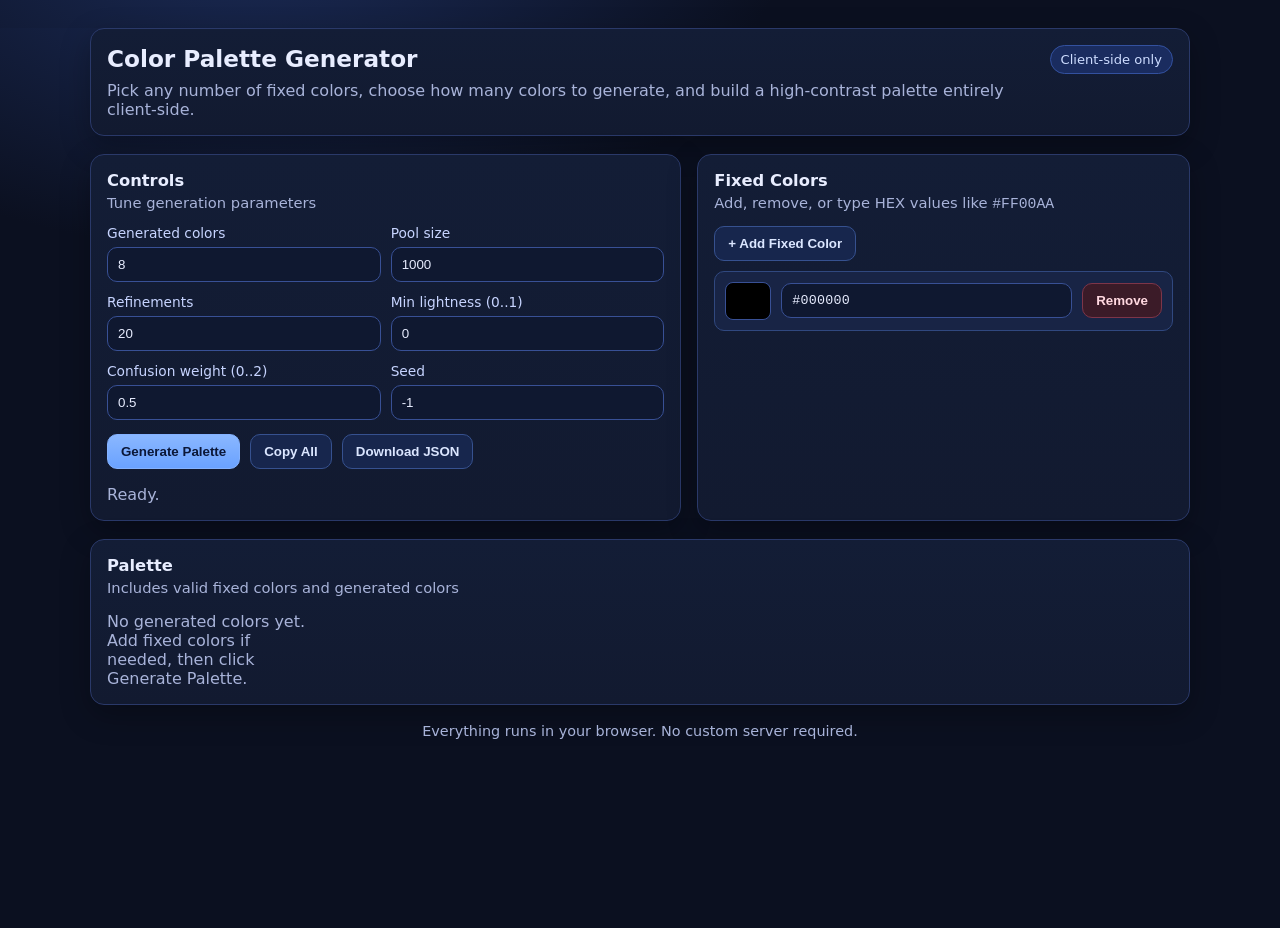
==== index.html @ aa0cbb4d "moved www" ====
<!doctype html>
<html lang="en">
    <head>
        <meta charset="UTF-8" />
        <meta name="viewport" content="width=device-width, initial-scale=1" />
        <title>Client Side Color Palette Generator</title>
        <meta
            name="description"
            content="Generate highly distinguishable color palettes in your browser with optional fixed colors."
        />
        <link rel="stylesheet" href="./styles.css" />
    </head>
    <body>
        <main class="app">
            <header class="card header">
                <div class="title-wrap">
                    <h1>Color Palette Generator</h1>
                    <p>
                        Pick any number of fixed colors, choose how many colors
                        to generate, and build a high-contrast palette entirely
                        client-side.
                    </p>
                </div>
                <div class="badge">Client-side only</div>
            </header>

            <section class="layout">
                <div class="card">
                    <h2 class="section-title">Controls</h2>
                    <p class="section-subtitle">Tune generation parameters</p>

                    <div class="controls">
                        <div class="row">
                            <div class="field">
                                <label for="generatedCount"
                                    >Generated colors</label
                                >
                                <input
                                    id="generatedCount"
                                    type="number"
                                    min="1"
                                    max="128"
                                    step="1"
                                    value="8"
                                />
                            </div>

                            <div class="field">
                                <label for="poolSize">Pool size</label>
                                <input
                                    id="poolSize"
                                    type="number"
                                    min="100"
                                    max="20000"
                                    step="100"
                                    value="1000"
                                />
                            </div>
                        </div>

                        <div class="row">
                            <div class="field">
                                <label for="refinements">Refinements</label>
                                <input
                                    id="refinements"
                                    type="number"
                                    min="1"
                                    max="200"
                                    step="1"
                                    value="20"
                                />
                            </div>

                            <div class="field">
                                <label for="minLightness"
                                    >Min lightness (0..1)</label
                                >
                                <input
                                    id="minLightness"
                                    type="number"
                                    min="0"
                                    max="1"
                                    step="0.01"
                                    value="0"
                                />
                            </div>
                        </div>

                        <div class="row">
                            <div class="field">
                                <label for="confusionWeight"
                                    >Confusion weight (0..2)</label
                                >
                                <input
                                    id="confusionWeight"
                                    type="number"
                                    min="0"
                                    max="2"
                                    step="0.05"
                                    value="0.5"
                                />
                            </div>

                            <div class="field">
                                <label for="seed">Seed</label>
                                <input
                                    id="seed"
                                    type="number"
                                    min="-1"
                                    step="1"
                                    value="-1"
                                />
                            </div>
                        </div>

                        <div class="actions">
                            <button
                                id="generateBtn"
                                class="btn-primary"
                                type="button"
                            >
                                Generate Palette
                            </button>
                            <button
                                id="copyAllBtn"
                                class="btn-secondary"
                                type="button"
                            >
                                Copy All
                            </button>
                            <button
                                id="downloadBtn"
                                class="btn-secondary"
                                type="button"
                            >
                                Download JSON
                            </button>
                        </div>

                        <p id="status" class="status">Ready.</p>
                    </div>
                </div>

                <div class="card">
                    <h2 class="section-title">Fixed Colors</h2>
                    <p class="section-subtitle">
                        Add, remove, or type HEX values like
                        <code>#FF00AA</code>
                    </p>

                    <div class="actions">
                        <button
                            id="addFixedBtn"
                            class="btn-secondary"
                            type="button"
                        >
                            + Add Fixed Color
                        </button>
                    </div>

                    <div
                        id="fixedColorsList"
                        class="fixed-colors"
                        aria-live="polite"
                    ></div>
                </div>
            </section>

            <section class="card preview">
                <h2 class="section-title">Palette</h2>
                <p class="section-subtitle">
                    Includes valid fixed colors and generated colors
                </p>
                <div
                    id="paletteGrid"
                    class="palette-grid"
                    aria-live="polite"
                ></div>
            </section>

            <p class="footer-note">
                Everything runs in your browser. No custom server required.
            </p>
        </main>

        <template id="fixedColorRowTemplate">
            <div class="fixed-color-row">
                <input
                    class="fixed-color-picker"
                    type="color"
                    value="#000000"
                />
                <input
                    class="fixed-color-hex"
                    type="text"
                    value="#000000"
                    inputmode="text"
                    spellcheck="false"
                    aria-label="Hex color"
                />
                <button class="btn-danger fixed-color-remove" type="button">
                    Remove
                </button>
            </div>
        </template>

        <script type="module" src="./app.js"></script>
    </body>
</html>
---- styles.css ----
:root {
    --bg: #0b1020;
    --bg-elev: #121a30;
    --card: #131d36;
    --card-2: #182445;
    --text: #e8edff;
    --muted: #a8b3d9;
    --line: #2a3969;
    --primary: #6aa2ff;
    --primary-2: #8ab7ff;
    --danger: #ff6b7a;
    --ok: #4dd4a8;
    --shadow: 0 10px 30px rgba(0, 0, 0, 0.28);
    --radius: 14px;
}

* {
    box-sizing: border-box;
}

html,
body {
    margin: 0;
    padding: 0;
    background: radial-gradient(
        1200px 700px at 20% -10%,
        #1c2d5b 0%,
        var(--bg) 45%
    );
    color: var(--text);
    font-family:
        Inter,
        ui-sans-serif,
        system-ui,
        -apple-system,
        Segoe UI,
        Roboto,
        Helvetica,
        Arial,
        sans-serif;
}

body {
    min-height: 100vh;
}

.app {
    width: min(1100px, 100% - 32px);
    margin: 28px auto 36px;
    display: grid;
    gap: 18px;
}

.card {
    background: linear-gradient(180deg, var(--card) 0%, var(--bg-elev) 100%);
    border: 1px solid var(--line);
    border-radius: var(--radius);
    box-shadow: var(--shadow);
    padding: 16px;
}

.header {
    display: flex;
    justify-content: space-between;
    align-items: flex-start;
    gap: 16px;
}

.title-wrap h1 {
    margin: 0 0 8px;
    font-size: 1.45rem;
    line-height: 1.2;
}

.title-wrap p {
    margin: 0;
    color: var(--muted);
}

.badge {
    border: 1px solid #33519f;
    color: #cddcff;
    background: #1a2c5f;
    padding: 6px 10px;
    border-radius: 999px;
    font-size: 0.82rem;
    white-space: nowrap;
}

.layout {
    display: grid;
    grid-template-columns: 1.2fr 1fr;
    gap: 16px;
}

.section-title {
    margin: 0 0 4px;
    font-size: 1.02rem;
}

.section-subtitle {
    margin: 0 0 14px;
    color: var(--muted);
    font-size: 0.92rem;
}

.controls {
    display: grid;
    gap: 12px;
}

.row {
    display: grid;
    grid-template-columns: 1fr 1fr;
    gap: 10px;
}

.field {
    display: grid;
    gap: 6px;
}

label {
    font-size: 0.86rem;
    color: #c7d4ff;
}

input[type="number"],
input[type="text"] {
    width: 100%;
    min-width: 0;
    border: 1px solid #385095;
    background: #0f1830;
    color: var(--text);
    border-radius: 10px;
    padding: 9px 10px;
    outline: none;
    transition:
        border-color 0.16s ease,
        box-shadow 0.16s ease;
}

input:focus {
    border-color: var(--primary);
    box-shadow: 0 0 0 3px rgba(106, 162, 255, 0.2);
}

.actions {
    display: flex;
    flex-wrap: wrap;
    gap: 10px;
    margin-top: 2px;
}

button {
    appearance: none;
    border: 1px solid transparent;
    border-radius: 10px;
    padding: 9px 13px;
    font-weight: 600;
    cursor: pointer;
    color: var(--text);
    transition:
        transform 0.04s ease,
        filter 0.15s ease,
        border-color 0.15s ease,
        background 0.15s ease;
}

button:active {
    transform: translateY(1px);
}

button:disabled {
    opacity: 0.65;
    cursor: not-allowed;
}

.btn-primary {
    background: linear-gradient(180deg, var(--primary-2), var(--primary));
    color: #0b1738;
    border-color: #84b2ff;
}

.btn-primary:hover {
    filter: brightness(1.03);
}

.btn-secondary {
    background: #17264d;
    border-color: #36518f;
    color: #dbe6ff;
}

.btn-secondary:hover {
    background: #1c2d5c;
}

.btn-danger {
    background: #3b1b28;
    border-color: #7d3549;
    color: #ffd8e0;
}

.btn-danger:hover {
    background: #4a2030;
}

.status {
    margin: 4px 0 0;
    color: var(--muted);
    min-height: 1.2em;
}

.status.ok {
    color: var(--ok);
}

.status.err {
    color: var(--danger);
}

.fixed-colors {
    display: grid;
    gap: 10px;
    margin-top: 10px;
}

.fixed-color-row {
    display: grid;
    grid-template-columns: 46px minmax(0, 1fr) auto;
    align-items: center;
    gap: 10px;
    padding: 10px;
    border: 1px solid #30487f;
    background: var(--card-2);
    border-radius: 10px;
}

.fixed-color-picker {
    appearance: none;
    -webkit-appearance: none;
    width: 46px;
    height: 38px;
    border: 1px solid #385095;
    background: #0f1830;
    border-radius: 8px;
    padding: 0;
    overflow: hidden;
    cursor: pointer;
}

.fixed-color-picker::-webkit-color-swatch-wrapper {
    padding: 0;
}

.fixed-color-picker::-webkit-color-swatch {
    border: 0;
    border-radius: 7px;
}

.fixed-color-picker::-moz-color-swatch {
    border: 0;
    border-radius: 7px;
}

.fixed-color-hex {
    font-family:
        ui-monospace, SFMono-Regular, Menlo, Monaco, Consolas, monospace;
    letter-spacing: 0.02em;
}

.preview .palette-grid {
    margin-top: 4px;
}

.palette-grid {
    display: grid;
    grid-template-columns: repeat(auto-fill, minmax(190px, 1fr));
    gap: 12px;
}

.swatch {
    border: 1px solid #30487f;
    border-radius: 12px;
    overflow: hidden;
    background: #132042;
}

.swatch-fixed {
    border-color: #4ea8c4;
}

.swatch-generated {
    border-color: #30487f;
}

.swatch-color {
    height: 92px;
}

.swatch-meta {
    display: grid;
    gap: 8px;
    padding: 10px;
}

.swatch-label {
    font-size: 0.84rem;
    color: var(--muted);
}

.swatch-kind {
    display: inline-block;
    width: fit-content;
    font-size: 0.72rem;
    letter-spacing: 0.03em;
    text-transform: uppercase;
    color: #d9e8ff;
    background: #1f356a;
    border: 1px solid #4665ad;
    border-radius: 999px;
    padding: 2px 7px;
}

.swatch-fixed .swatch-kind {
    background: #1f4f64;
    border-color: #4ea8c4;
}

.swatch-hex {
    display: inline-block;
    font-size: 0.88rem;
    color: #e7eeff;
    background: #0f1a36;
    border: 1px solid #304a88;
    border-radius: 8px;
    padding: 4px 7px;
    width: fit-content;
}

.swatch-copy {
    width: fit-content;
}

.empty {
    margin: 2px 0 0;
    color: var(--muted);
}

.footer-note {
    margin: 0;
    color: var(--muted);
    text-align: center;
    font-size: 0.9rem;
}

@media (max-width: 920px) {
    .layout {
        grid-template-columns: 1fr;
    }
}

@media (max-width: 620px) {
    .app {
        width: min(1100px, 100% - 18px);
        margin-top: 16px;
        gap: 12px;
    }

    .card {
        padding: 13px;
    }

    .header {
        flex-direction: column;
        align-items: flex-start;
    }

    .row {
        grid-template-columns: 1fr;
    }

    .fixed-color-row {
        grid-template-columns: 40px minmax(0, 1fr);
    }

    .fixed-color-remove {
        grid-column: 1 / -1;
        justify-self: start;
    }
}
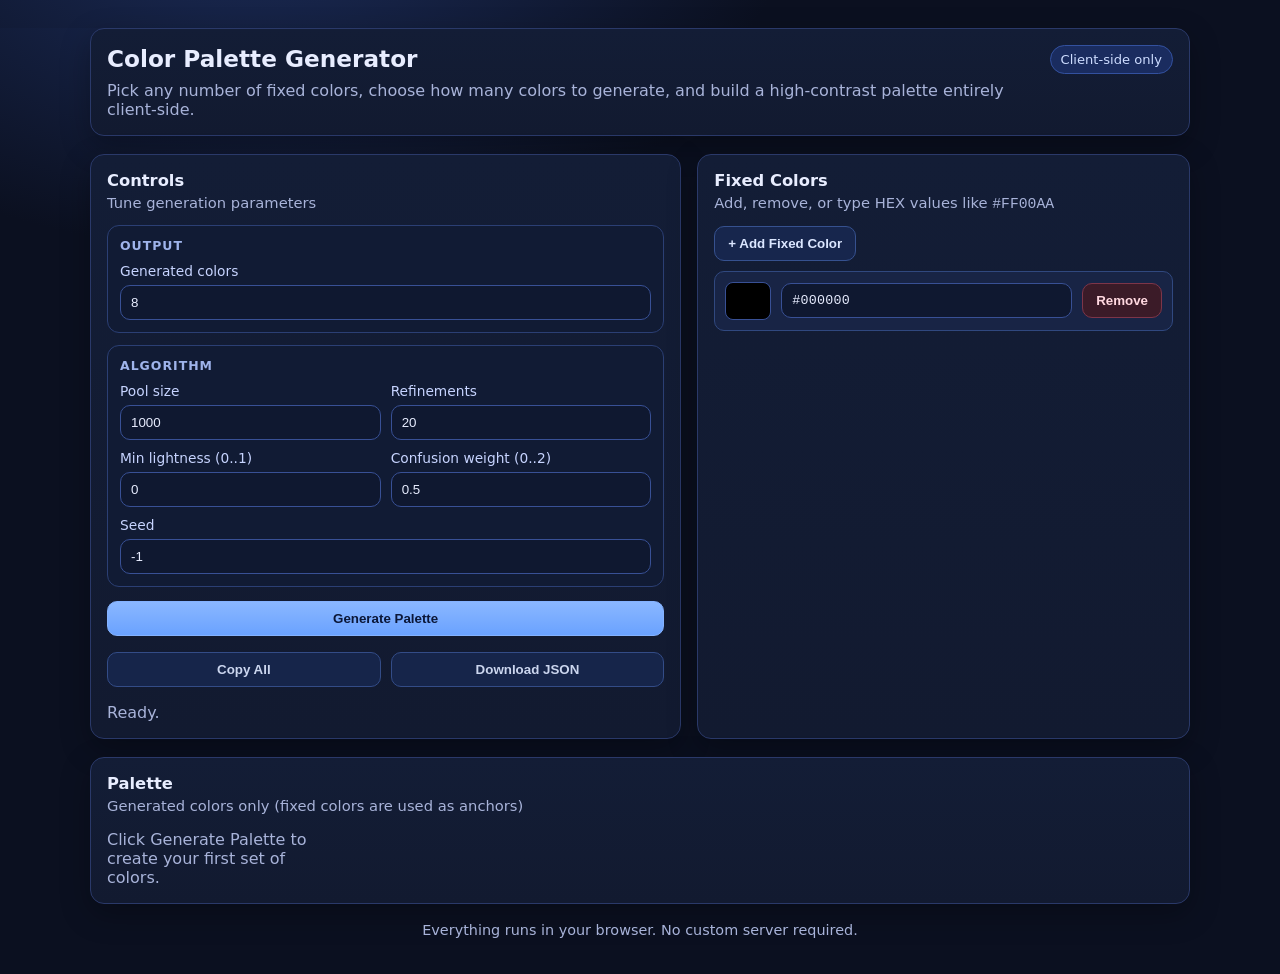
==== commit c3db87f9: "better ui" ====
--- a/index.html
+++ b/index.html
@@ -30,90 +30,98 @@
                     <p class="section-subtitle">Tune generation parameters</p>
 
                     <div class="controls">
-                        <div class="row">
-                            <div class="field">
-                                <label for="generatedCount"
-                                    >Generated colors</label
-                                >
-                                <input
-                                    id="generatedCount"
-                                    type="number"
-                                    min="1"
-                                    max="128"
-                                    step="1"
-                                    value="8"
-                                />
-                            </div>
-
-                            <div class="field">
-                                <label for="poolSize">Pool size</label>
-                                <input
-                                    id="poolSize"
-                                    type="number"
-                                    min="100"
-                                    max="20000"
-                                    step="100"
-                                    value="1000"
-                                />
-                            </div>
-                        </div>
-
-                        <div class="row">
-                            <div class="field">
-                                <label for="refinements">Refinements</label>
-                                <input
-                                    id="refinements"
-                                    type="number"
-                                    min="1"
-                                    max="200"
-                                    step="1"
-                                    value="20"
-                                />
-                            </div>
-
-                            <div class="field">
-                                <label for="minLightness"
-                                    >Min lightness (0..1)</label
-                                >
-                                <input
-                                    id="minLightness"
-                                    type="number"
-                                    min="0"
-                                    max="1"
-                                    step="0.01"
-                                    value="0"
-                                />
-                            </div>
-                        </div>
-
-                        <div class="row">
-                            <div class="field">
-                                <label for="confusionWeight"
-                                    >Confusion weight (0..2)</label
-                                >
-                                <input
-                                    id="confusionWeight"
-                                    type="number"
-                                    min="0"
-                                    max="2"
-                                    step="0.05"
-                                    value="0.5"
-                                />
-                            </div>
-
-                            <div class="field">
-                                <label for="seed">Seed</label>
-                                <input
-                                    id="seed"
-                                    type="number"
-                                    min="-1"
-                                    step="1"
-                                    value="-1"
-                                />
-                            </div>
-                        </div>
-
-                        <div class="actions">
+                        <section class="control-group">
+                            <h3 class="group-title">Output</h3>
+                            <div class="row row-single">
+                                <div class="field">
+                                    <label for="generatedCount"
+                                        >Generated colors</label
+                                    >
+                                    <input
+                                        id="generatedCount"
+                                        type="number"
+                                        min="1"
+                                        max="128"
+                                        step="1"
+                                        value="8"
+                                    />
+                                </div>
+                            </div>
+                        </section>
+
+                        <section class="control-group">
+                            <h3 class="group-title">Algorithm</h3>
+                            <div class="row">
+                                <div class="field">
+                                    <label for="poolSize">Pool size</label>
+                                    <input
+                                        id="poolSize"
+                                        type="number"
+                                        min="100"
+                                        max="20000"
+                                        step="100"
+                                        value="1000"
+                                    />
+                                </div>
+
+                                <div class="field">
+                                    <label for="refinements">Refinements</label>
+                                    <input
+                                        id="refinements"
+                                        type="number"
+                                        min="1"
+                                        max="200"
+                                        step="1"
+                                        value="20"
+                                    />
+                                </div>
+                            </div>
+
+                            <div class="row">
+                                <div class="field">
+                                    <label for="minLightness"
+                                        >Min lightness (0..1)</label
+                                    >
+                                    <input
+                                        id="minLightness"
+                                        type="number"
+                                        min="0"
+                                        max="1"
+                                        step="0.01"
+                                        value="0"
+                                    />
+                                </div>
+
+                                <div class="field">
+                                    <label for="confusionWeight"
+                                        >Confusion weight (0..2)</label
+                                    >
+                                    <input
+                                        id="confusionWeight"
+                                        type="number"
+                                        min="0"
+                                        max="2"
+                                        step="0.05"
+                                        value="0.5"
+                                    />
+                                </div>
+                            </div>
+
+                            <div class="row row-single">
+                                <div class="field">
+                                    <label for="seed">Seed</label>
+                                    <input
+                                        id="seed"
+                                        type="number"
+                                        min="-1"
+                                        step="1"
+                                        value="-1"
+                                    />
+                                </div>
+                            </div>
+                        </section>
+
+                        <div class="actions actions-primary">
                             <button
                                 id="generateBtn"
                                 class="btn-primary"
@@ -121,6 +129,9 @@
                             >
                                 Generate Palette
                             </button>
+                        </div>
+
+                        <div class="actions actions-secondary">
                             <button
                                 id="copyAllBtn"
                                 class="btn-secondary"
@@ -169,7 +180,7 @@
             <section class="card preview">
                 <h2 class="section-title">Palette</h2>
                 <p class="section-subtitle">
-                    Includes valid fixed colors and generated colors
+                    Generated colors only (fixed colors are used as anchors)
                 </p>
                 <div
                     id="paletteGrid"
--- a/styles.css
+++ b/styles.css
@@ -109,10 +109,31 @@
     gap: 12px;
 }
 
+.control-group {
+    display: grid;
+    gap: 10px;
+    border: 1px solid #2b3f74;
+    border-radius: 12px;
+    background: #111b34;
+    padding: 12px;
+}
+
+.group-title {
+    margin: 0;
+    font-size: 0.78rem;
+    letter-spacing: 0.08em;
+    text-transform: uppercase;
+    color: #9fb4eb;
+}
+
 .row {
     display: grid;
     grid-template-columns: 1fr 1fr;
     gap: 10px;
+}
+
+.row-single {
+    grid-template-columns: 1fr;
 }
 
 .field {
@@ -147,9 +168,24 @@
 
 .actions {
     display: flex;
-    flex-wrap: wrap;
     gap: 10px;
     margin-top: 2px;
+}
+
+.actions-primary .btn-primary {
+    width: 100%;
+}
+
+.actions-secondary {
+    padding-top: 2px;
+    display: grid;
+    grid-template-columns: repeat(2, minmax(0, 1fr));
+    width: 100%;
+}
+
+.actions-secondary .btn-secondary {
+    width: 100%;
+    opacity: 0.92;
 }
 
 button {
@@ -389,4 +425,8 @@
         grid-column: 1 / -1;
         justify-self: start;
     }
-}
+
+    .actions-secondary {
+        grid-template-columns: 1fr;
+    }
+}
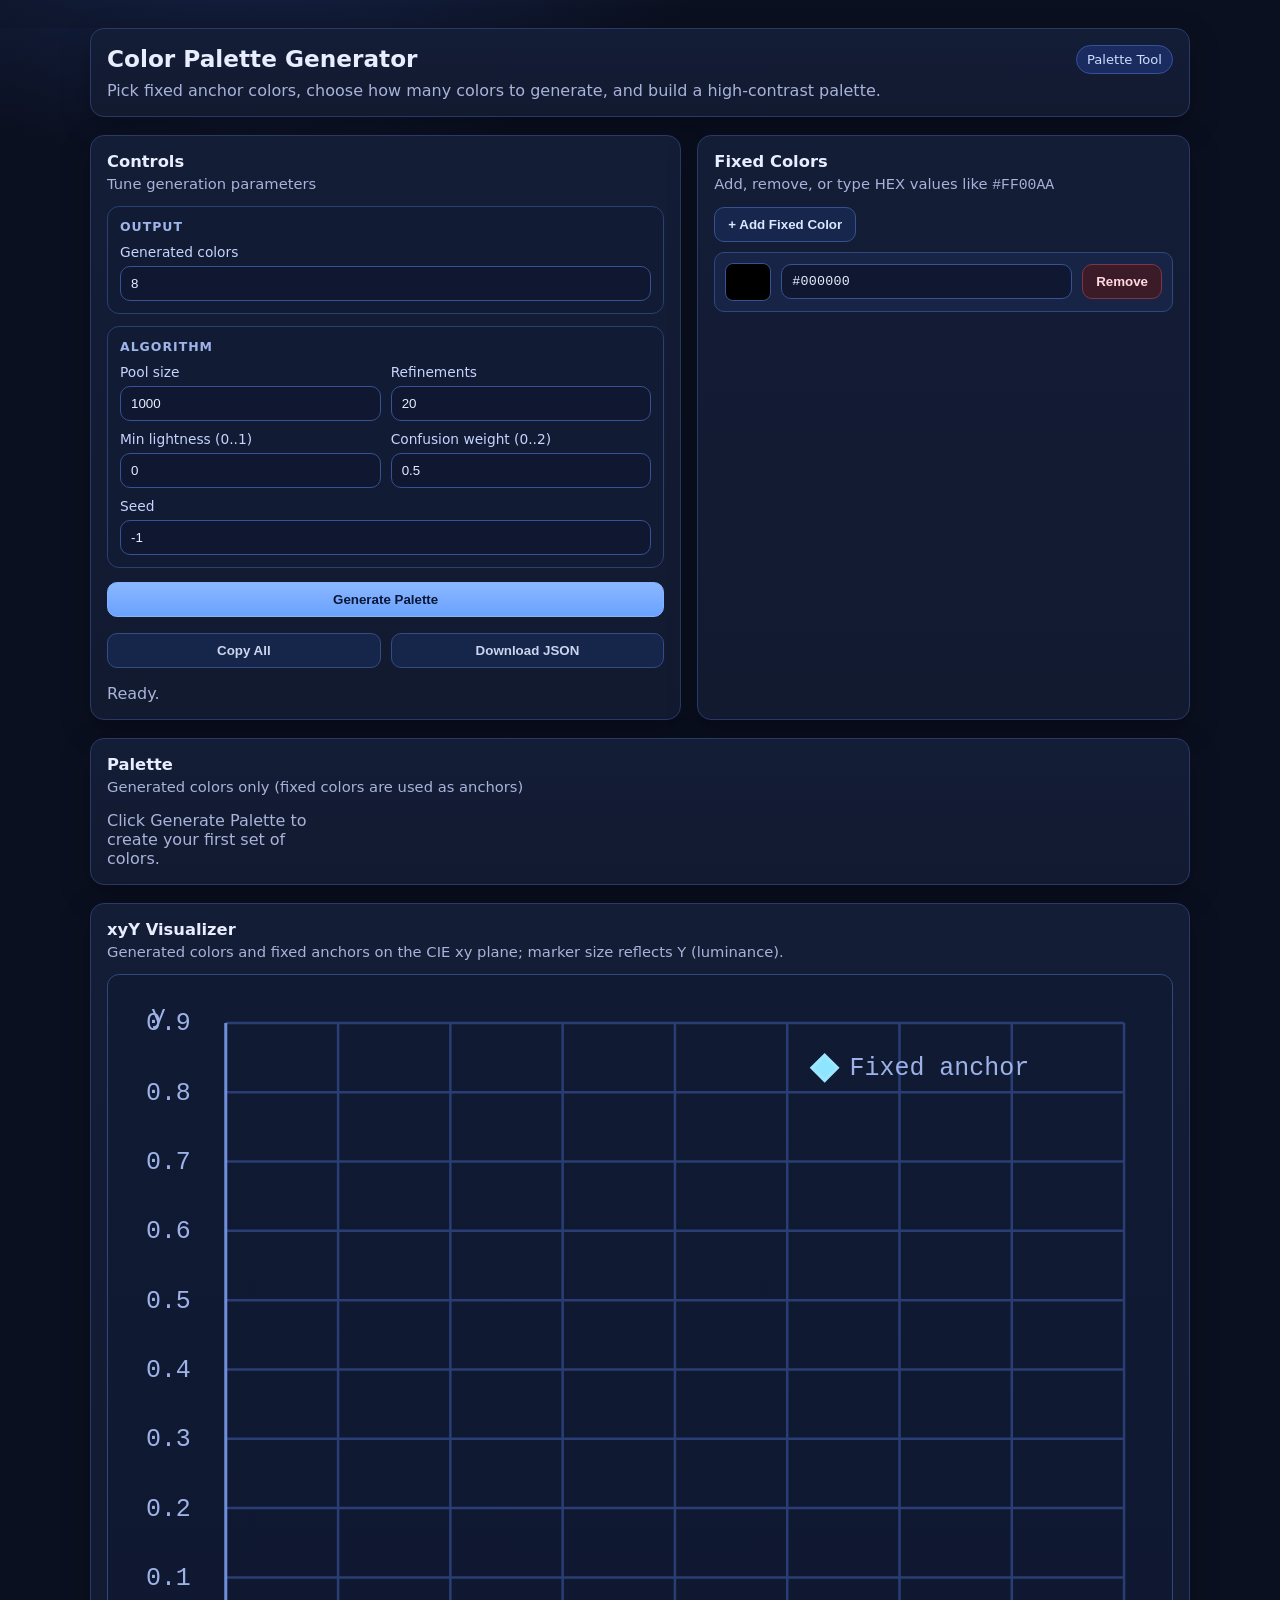
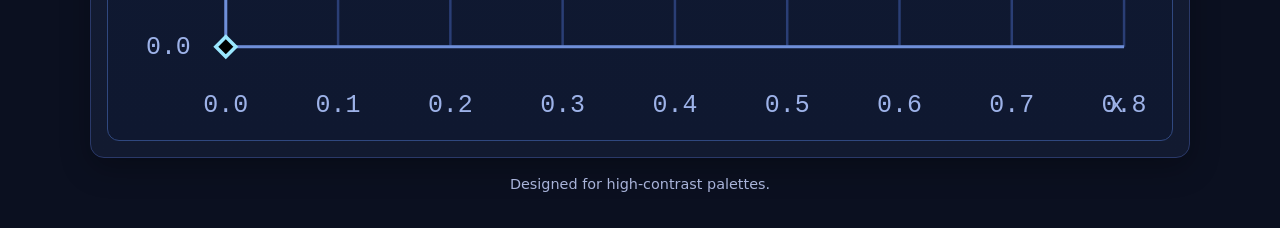
==== commit 303d5b04: "visualizer and confusion logic fix" ====
--- a/index.html
+++ b/index.html
@@ -3,10 +3,10 @@
     <head>
         <meta charset="UTF-8" />
         <meta name="viewport" content="width=device-width, initial-scale=1" />
-        <title>Client Side Color Palette Generator</title>
+        <title>Color Palette Generator</title>
         <meta
             name="description"
-            content="Generate highly distinguishable color palettes in your browser with optional fixed colors."
+            content="Generate highly distinguishable color palettes with optional fixed anchor colors."
         />
         <link rel="stylesheet" href="./styles.css" />
     </head>
@@ -16,12 +16,11 @@
                 <div class="title-wrap">
                     <h1>Color Palette Generator</h1>
                     <p>
-                        Pick any number of fixed colors, choose how many colors
-                        to generate, and build a high-contrast palette entirely
-                        client-side.
+                        Pick fixed anchor colors, choose how many colors to
+                        generate, and build a high-contrast palette.
                     </p>
                 </div>
-                <div class="badge">Client-side only</div>
+                <div class="badge">Palette Tool</div>
             </header>
 
             <section class="layout">
@@ -189,9 +188,26 @@
                 ></div>
             </section>
 
-            <p class="footer-note">
-                Everything runs in your browser. No custom server required.
-            </p>
+            <section class="card visualizer">
+                <h2 class="section-title">xyY Visualizer</h2>
+                <p class="section-subtitle">
+                    Generated colors and fixed anchors on the CIE xy plane;
+                    marker size reflects Y (luminance).
+                </p>
+                <div class="xyy-wrap" role="img" aria-label="CIE xyY color plot">
+                    <svg
+                        id="xyySvg"
+                        class="xyy-svg"
+                        viewBox="0 0 420 300"
+                        preserveAspectRatio="xMidYMid meet"
+                    ></svg>
+                    <p id="xyyEmpty" class="xyy-empty">
+                        Generate a palette to plot the selected colors.
+                    </p>
+                </div>
+            </section>
+
+            <p class="footer-note">Designed for high-contrast palettes.</p>
         </main>
 
         <template id="fixedColorRowTemplate">
--- a/styles.css
+++ b/styles.css
@@ -391,6 +391,62 @@
     font-size: 0.9rem;
 }
 
+.xyy-wrap {
+    position: relative;
+    border: 1px solid #30487f;
+    border-radius: 12px;
+    background: linear-gradient(180deg, #101a33, #0f1830);
+    padding: 8px;
+    min-height: 250px;
+}
+
+.xyy-svg {
+    width: 100%;
+    height: auto;
+    display: block;
+}
+
+.xyy-empty {
+    position: absolute;
+    inset: 0;
+    display: grid;
+    place-items: center;
+    margin: 0;
+    color: var(--muted);
+    text-align: center;
+    padding: 12px;
+}
+
+.xyy-empty[hidden] {
+    display: none;
+}
+
+.xyy-grid {
+    stroke: #2a3e75;
+    stroke-width: 1;
+}
+
+.xyy-axis {
+    stroke: #6f8fd9;
+    stroke-width: 1.2;
+}
+
+.xyy-label {
+    fill: #9db2e8;
+    font-size: 10px;
+    font-family: ui-monospace, SFMono-Regular, Menlo, Monaco, Consolas, monospace;
+}
+
+.xyy-point {
+    stroke: #f5f8ff;
+    stroke-width: 1.2;
+}
+
+.xyy-point-fixed {
+    stroke: #9be7ff;
+    stroke-width: 1.4;
+}
+
 @media (max-width: 920px) {
     .layout {
         grid-template-columns: 1fr;
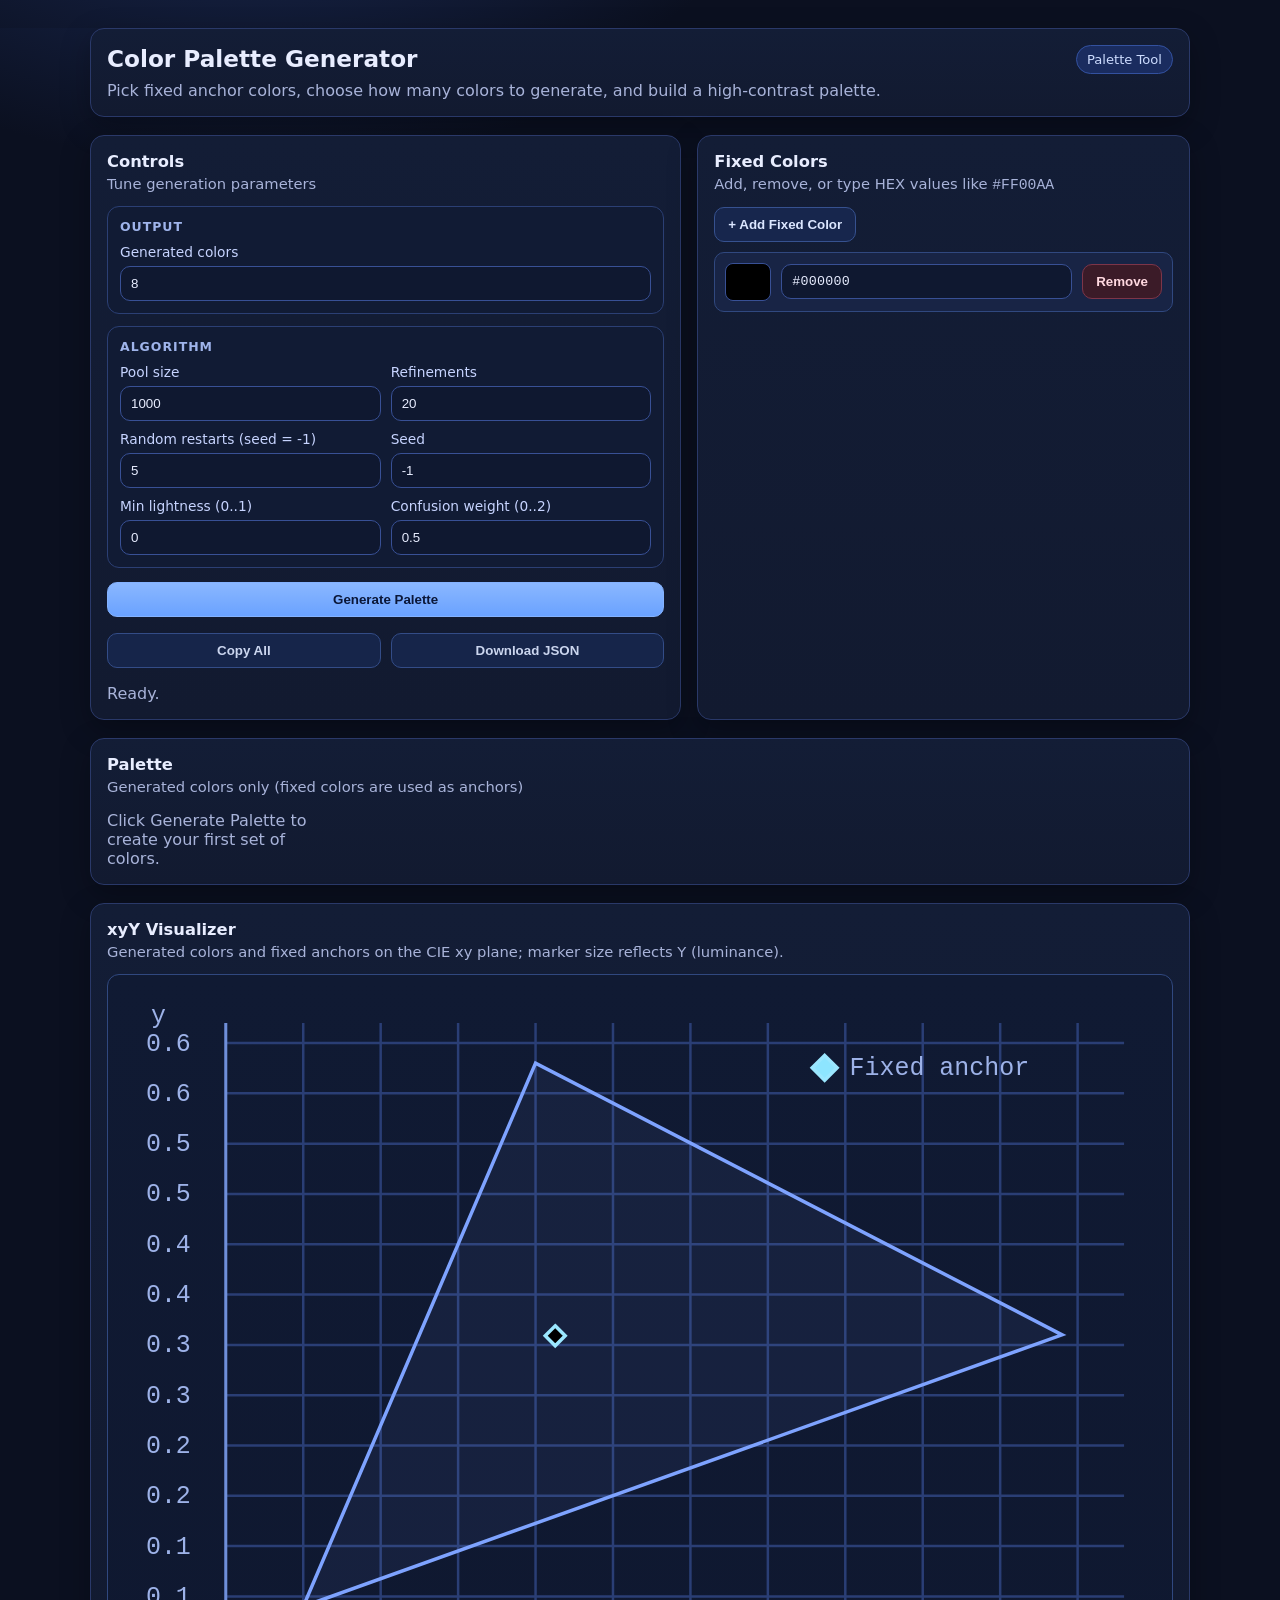
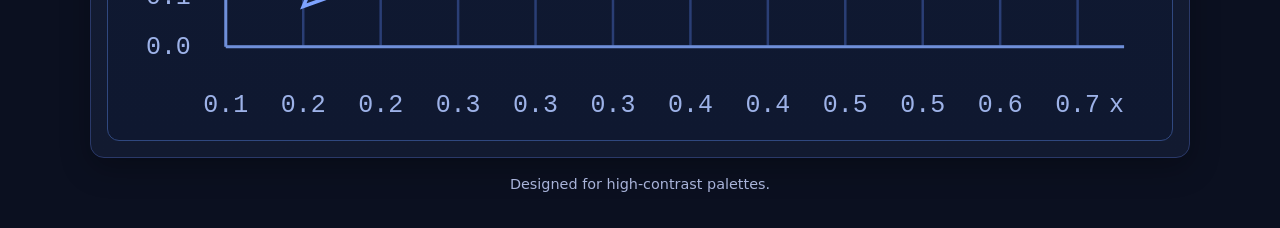
==== commit f96bb39b: "best of n runs" ====
--- a/index.html
+++ b/index.html
@@ -76,6 +76,33 @@
                                 </div>
                             </div>
 
+                              <div class="row">
+                                  <div class="field">
+                                      <label for="randomRestarts"
+                                          >Random restarts (seed = -1)</label
+                                      >
+                                      <input
+                                          id="randomRestarts"
+                                          type="number"
+                                          min="1"
+                                          max="50"
+                                          step="1"
+                                          value="5"
+                                      />
+                                  </div>
+
+                                  <div class="field">
+                                      <label for="seed">Seed</label>
+                                      <input
+                                          id="seed"
+                                          type="number"
+                                          min="-1"
+                                          step="1"
+                                          value="-1"
+                                      />
+                                  </div>
+                              </div>
+
                             <div class="row">
                                 <div class="field">
                                     <label for="minLightness"
@@ -106,18 +133,6 @@
                                 </div>
                             </div>
 
-                            <div class="row row-single">
-                                <div class="field">
-                                    <label for="seed">Seed</label>
-                                    <input
-                                        id="seed"
-                                        type="number"
-                                        min="-1"
-                                        step="1"
-                                        value="-1"
-                                    />
-                                </div>
-                            </div>
                         </section>
 
                         <div class="actions actions-primary">
--- a/styles.css
+++ b/styles.css
@@ -447,6 +447,12 @@
     stroke-width: 1.4;
 }
 
+.xyy-gamut {
+    fill: rgba(111, 143, 217, 0.07);
+    stroke: #7ea3ff;
+    stroke-width: 1.4;
+}
+
 @media (max-width: 920px) {
     .layout {
         grid-template-columns: 1fr;
